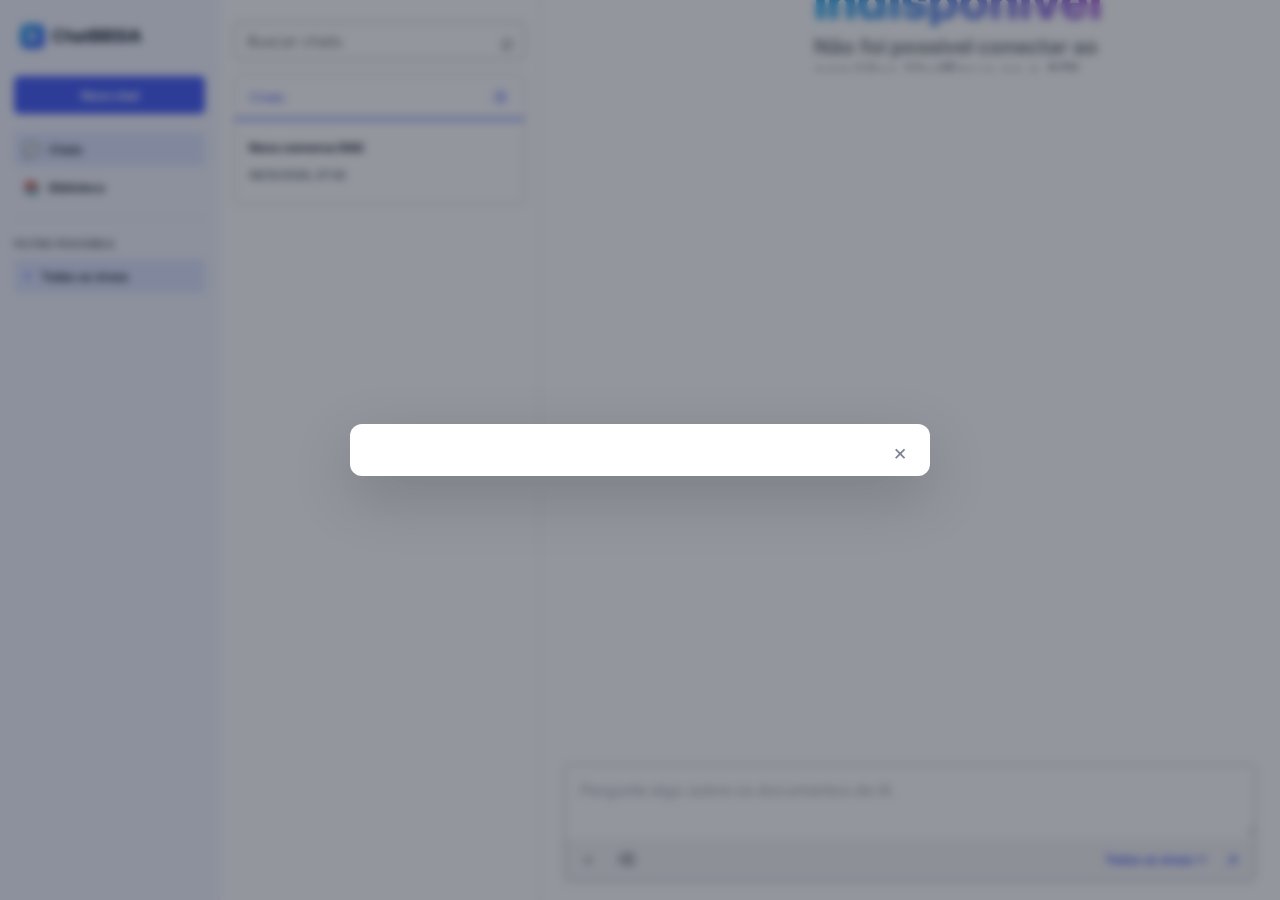
==== web/index.html @ 88463aeb "feat: Versao inicial BBSIA RAG Chatbot completo com 4 Fases integradas" ====
<!doctype html>
<html lang="pt-BR">
<head>
  <meta charset="utf-8" />
  <meta name="viewport" content="width=device-width, initial-scale=1" />
  <meta name="description" content="Chatbot RAG do Banco Brasileiro de Soluções de IA" />
  <title>ChatBBSIA — Banco Brasileiro de Soluções de IA</title>
  <link rel="preconnect" href="https://fonts.googleapis.com" />
  <link rel="preconnect" href="https://fonts.gstatic.com" crossorigin />
  <link href="https://fonts.googleapis.com/css2?family=Inter:wght@400;600;700;800&display=swap" rel="stylesheet" />
  <link rel="stylesheet" href="/web/styles.css" />
</head>
<body>
  <div class="app">
    <aside class="rail" id="sidebar">
      <div class="brand">
        <span class="brand-mark" aria-hidden="true">B</span>
        <strong>ChatBBSIA</strong>
      </div>

      <button id="newChatBtn" class="primary-action" type="button">Novo chat</button>

      <nav class="nav-list" aria-label="Navegação principal">
        <button class="nav-item active" type="button" data-tab="chats">
          <span aria-hidden="true">💬</span>
          Chats
        </button>
        <button class="nav-item" type="button" data-tab="biblioteca">
          <span aria-hidden="true">📚</span>
          Biblioteca
          <em id="bibCount" class="nav-badge"></em>
        </button>
      </nav>

      <!-- Painel de áreas (filtro rápido) -->
      <div id="areasPanel">
        <div class="section-title">Filtro por área</div>
        <nav id="agentList" class="agent-list" aria-label="Áreas de conhecimento">
          <button class="agent-item active" type="button" data-area="">Todas as áreas</button>
          <!-- Populado dinamicamente via /filtros -->
        </nav>
      </div>

      <!-- Painel Biblioteca (documentos) -->
      <div id="bibliotecaPanel" class="bib-panel" hidden>
        <div class="section-title">Documentos na base</div>
        <div id="bibList" class="bib-list" aria-label="Biblioteca de documentos">
          <!-- Populado dinamicamente via /biblioteca -->
        </div>
      </div>
    </aside>

    <aside class="chat-index">
      <div class="search-box">
        <input id="chatSearch" type="search" placeholder="Buscar chats" />
        <span aria-hidden="true">⌕</span>
      </div>

      <section class="chat-group" aria-label="Chats recentes">
        <div class="chat-group-header">
          <span>Chats</span>
          <strong id="chatCount">1</strong>
        </div>
        <button id="currentChatCard" class="chat-card active" type="button">
          <strong id="chatTitle">Nova conversa RAG</strong>
          <span id="chatDate">Hoje</span>
        </button>
      </section>
    </aside>

    <main class="workspace">
      <header class="mobile-bar">
        <button class="icon-button" id="toggleSidebar" type="button" title="Mostrar menu">☰</button>
        <strong>ChatBBSIA</strong>
      </header>

      <section id="messages" class="messages" aria-live="polite">
        <div class="welcome" id="welcome">
          <h1 id="welcomeTitle">Olá!</h1>
          <p>Como posso ajudar?</p>
        </div>
      </section>

      <form id="chatForm" class="composer">
        <textarea
          id="question"
          rows="2"
          placeholder="Pergunte algo sobre os documentos de IA"
          required
        ></textarea>

        <div class="composer-footer">
          <div class="composer-actions">
            <button class="tool-button" type="button" id="uploadPdfBtn" title="Adicionar PDFs">+</button>
            <input id="pdfUpload" type="file" accept="application/pdf,.pdf" multiple hidden />
            <button class="tool-button" type="button" id="clearBtn" title="Limpar chat">⌫</button>
          </div>

          <div class="selectors">
            <select id="areaSelect" aria-label="Base de conhecimento">
              <option value="">Todas as áreas</option>
              <!-- Populado dinamicamente -->
            </select>
            <button id="sendBtn" class="send-button" type="submit" title="Enviar">↗</button>
          </div>
        </div>
      </form>
    </main>
  </div>

  <!-- Modal de detalhes do documento -->
  <div id="docModal" class="modal-overlay" hidden>
    <div class="modal-content" role="dialog" aria-labelledby="modalTitle">
      <button class="modal-close" id="modalClose" type="button" title="Fechar">&times;</button>
      <div id="modalBody" class="modal-body">
        <!-- Conteúdo injetado via JS -->
      </div>
    </div>
  </div>

  <script src="/web/app.js"></script>
</body>
</html>
---- web/styles.css ----
:root {
  --bg: #ffffff;
  --rail: #f4f6ff;
  --surface: #ffffff;
  --soft: #f4f4f5;
  --soft-blue: #e8ecff;
  --text: #111827;
  --muted: #7b8190;
  --border: #d8dbe3;
  --primary: #465cf5;
  --primary-dark: #3044df;
  --accent-a: #26a8ed;
  --accent-b: #b15bd6;
  --shadow: 0 12px 32px rgba(17, 24, 39, 0.12);
  --radius: 8px;
}

* {
  box-sizing: border-box;
}

body {
  margin: 0;
  background: var(--bg);
  color: var(--text);
  font-family: Inter, "Segoe UI", Arial, sans-serif;
}

button,
input,
select,
textarea {
  font: inherit;
}

button {
  cursor: pointer;
}

/* ─── Layout ─────────────────────────────────────────────────── */

.app {
  min-height: 100vh;
  display: grid;
  grid-template-columns: 220px 320px 1fr;
}

.rail {
  background: var(--rail);
  border-right: 1px solid #edf0f7;
  padding: 18px 14px;
  min-height: 100vh;
  overflow-y: auto;
  display: flex;
  flex-direction: column;
}

.brand {
  display: flex;
  align-items: center;
  gap: 7px;
  height: 36px;
  margin: 0 6px 22px;
}

.brand-mark {
  display: grid;
  place-items: center;
  width: 25px;
  height: 25px;
  border-radius: 7px;
  background: linear-gradient(135deg, var(--accent-a), var(--primary));
  color: #fff;
  font-weight: 800;
  font-size: 13px;
}

.brand strong {
  font-size: 17px;
}

.primary-action {
  width: 100%;
  border: 0;
  border-radius: 5px;
  background: var(--primary);
  color: #fff;
  height: 38px;
  font-size: 12px;
  font-weight: 700;
  margin-bottom: 18px;
  transition: background 0.15s;
}

.primary-action:hover {
  background: var(--primary-dark);
}

/* ─── Navigation ─────────────────────────────────────────────── */

.nav-list,
.agent-list {
  display: grid;
  gap: 4px;
}

.nav-list {
  border-bottom: 1px solid #dfe3ef;
  padding-bottom: 14px;
  margin-bottom: 14px;
}

.nav-item,
.agent-item {
  width: 100%;
  border: 0;
  border-radius: 5px;
  background: transparent;
  color: var(--text);
  display: flex;
  align-items: center;
  gap: 9px;
  min-height: 34px;
  padding: 7px 9px;
  text-align: left;
  font-size: 12px;
  font-weight: 600;
  transition: background 0.12s;
}

.nav-item.active,
.agent-item.active {
  background: #dfe5ff;
}

.nav-item:hover,
.agent-item:hover {
  background: #eaedff;
}

.nav-item span {
  font-size: 14px;
}

.nav-badge {
  margin-left: auto;
  font-style: normal;
  font-size: 10px;
  font-weight: 700;
  background: var(--primary);
  color: #fff;
  border-radius: 9px;
  padding: 1px 6px;
  min-width: 18px;
  text-align: center;
}

.nav-badge:empty {
  display: none;
}

.section-title {
  color: #6f7480;
  font-size: 11px;
  font-weight: 800;
  text-transform: uppercase;
  letter-spacing: 0.4px;
  margin: 4px 0 8px;
}

.agent-item::before {
  content: "✧";
  color: var(--primary);
  font-size: 11px;
}

/* ─── Biblioteca Panel ───────────────────────────────────────── */

.bib-panel {
  flex: 1;
  overflow-y: auto;
}

.bib-list {
  display: grid;
  gap: 6px;
}

.bib-card {
  width: 100%;
  border: 0;
  border-radius: var(--radius);
  background: #fff;
  padding: 10px 11px;
  text-align: left;
  cursor: pointer;
  border: 1px solid transparent;
  transition: border-color 0.15s, box-shadow 0.15s;
}

.bib-card:hover {
  border-color: var(--primary);
  box-shadow: 0 2px 8px rgba(70, 92, 245, 0.1);
}

.bib-card.selected {
  border-color: var(--primary);
  background: #f0f2ff;
}

.bib-card-header {
  display: flex;
  align-items: flex-start;
  gap: 6px;
  margin-bottom: 4px;
}

.bib-card-icon {
  font-size: 14px;
  flex-shrink: 0;
  margin-top: 1px;
}

.bib-card-author {
  font-size: 12px;
  font-weight: 700;
  color: var(--text);
  overflow: hidden;
  text-overflow: ellipsis;
  white-space: nowrap;
}

.bib-card-title {
  font-size: 11px;
  color: var(--muted);
  overflow: hidden;
  text-overflow: ellipsis;
  white-space: nowrap;
  margin-bottom: 5px;
  padding-left: 20px;
}

.bib-card-tags {
  display: flex;
  flex-wrap: wrap;
  gap: 3px;
  padding-left: 20px;
}

.bib-tag {
  font-size: 9px;
  font-weight: 600;
  background: var(--soft-blue);
  color: #3b4fbe;
  border-radius: 3px;
  padding: 1px 5px;
  white-space: nowrap;
}

/* ─── Chat Index ─────────────────────────────────────────────── */

.chat-index {
  border-right: 1px solid #eef0f4;
  padding: 22px 14px;
}

.search-box {
  border: 1px solid #9ea4b1;
  border-radius: 5px;
  height: 38px;
  display: flex;
  align-items: center;
  padding: 0 10px;
  gap: 8px;
}

.search-box input {
  width: 100%;
  border: 0;
  outline: 0;
  color: var(--text);
}

.search-box span {
  color: #111827;
  font-size: 22px;
  line-height: 1;
}

.chat-group {
  border: 1px solid #c7cbd5;
  border-radius: 6px;
  margin-top: 14px;
  overflow: hidden;
}

.chat-group-header {
  height: 45px;
  border-bottom: 2px solid var(--primary);
  display: flex;
  align-items: center;
  justify-content: space-between;
  padding: 0 14px;
  color: var(--primary);
  font-size: 13px;
}

.chat-group-header strong {
  display: grid;
  place-items: center;
  min-width: 20px;
  height: 20px;
  border-radius: 50%;
  background: #eef0ff;
  font-size: 11px;
}

.chat-card {
  width: 100%;
  border: 0;
  background: var(--surface);
  padding: 13px 14px 15px;
  text-align: left;
  min-height: 84px;
}

.chat-card:hover {
  background: #f8f9fc;
}

.chat-card strong {
  display: block;
  max-width: 100%;
  overflow: hidden;
  color: #111827;
  text-overflow: ellipsis;
  white-space: nowrap;
  font-size: 12px;
  margin-bottom: 8px;
}

.chat-card span {
  font-size: 11px;
  color: #101827;
}

/* ─── Workspace ──────────────────────────────────────────────── */

.workspace {
  position: relative;
  min-width: 0;
  min-height: 100vh;
  display: grid;
  grid-template-rows: auto 1fr auto;
}

.mobile-bar {
  height: 54px;
  display: none;
  align-items: center;
  gap: 12px;
  border-bottom: 1px solid #eef0f4;
  padding: 0 14px;
}

.icon-button {
  border: 1px solid var(--border);
  background: #fff;
  border-radius: 5px;
  width: 34px;
  height: 34px;
}

.messages {
  position: relative;
  overflow-y: auto;
  padding: 42px clamp(18px, 8vw, 120px) 28px;
}

.welcome {
  position: absolute;
  top: 43%;
  left: 58%;
  transform: translate(-50%, -50%);
  text-align: left;
}

.welcome h1 {
  margin: 0 0 8px;
  font-size: clamp(36px, 4vw, 50px);
  line-height: 1;
  background: linear-gradient(90deg, var(--accent-a), var(--accent-b));
  -webkit-background-clip: text;
  background-clip: text;
  color: transparent;
  font-weight: 800;
}

.welcome p {
  margin: 0;
  color: #7b7f86;
  font-size: 21px;
  font-weight: 700;
}

/* ─── Messages ───────────────────────────────────────────────── */

.msg {
  max-width: 860px;
  border-bottom: 1px solid #eceef3;
  padding: 18px 0;
  line-height: 1.55;
}

.msg.user {
  margin-left: auto;
  max-width: 680px;
}

.msg .role {
  color: var(--muted);
  font-size: 12px;
  font-weight: 800;
  margin-bottom: 7px;
}

.msg.user .content {
  background: #f2f4f8;
  border-radius: 8px;
  padding: 12px 14px;
}

.msg .content {
  overflow-wrap: anywhere;
}

/* ─── Rich Sources ───────────────────────────────────────────── */

.sources {
  margin-top: 14px;
  border-top: 1px solid #eceef3;
  padding-top: 10px;
}

.sources-header {
  font-size: 12px;
  font-weight: 700;
  color: var(--muted);
  margin-bottom: 8px;
  display: flex;
  align-items: center;
  gap: 5px;
}

.source-card {
  display: block;
  width: 100%;
  border: 1px solid #e5e7ec;
  border-radius: var(--radius);
  background: #fafbfd;
  padding: 9px 12px;
  margin-bottom: 5px;
  cursor: pointer;
  text-align: left;
  font-size: 12px;
  transition: border-color 0.15s, background 0.15s;
}

.source-card:hover {
  border-color: var(--primary);
  background: #f0f2ff;
}

.source-label {
  font-weight: 700;
  color: var(--text);
  margin-bottom: 2px;
}

.source-meta {
  font-size: 11px;
  color: var(--muted);
}

.source-meta span + span::before {
  content: " · ";
}

/* ─── Composer ───────────────────────────────────────────────── */

.composer {
  width: min(692px, calc(100% - 44px));
  justify-self: center;
  align-self: end;
  margin: 0 0 18px;
  border: 1px solid #9fa4ad;
  border-radius: 6px;
  background: #fff;
  overflow: hidden;
}

.composer textarea {
  width: 100%;
  min-height: 70px;
  max-height: 190px;
  resize: vertical;
  border: 0;
  outline: 0;
  padding: 15px 15px 9px;
  color: var(--text);
}

.composer textarea::placeholder {
  color: #a3a7ad;
}

.composer-footer {
  min-height: 42px;
  display: flex;
  align-items: center;
  justify-content: space-between;
  gap: 12px;
  padding: 6px 10px 8px;
  background: var(--soft);
}

.composer-actions,
.selectors {
  display: flex;
  align-items: center;
  gap: 8px;
}

.tool-button,
.send-button {
  display: grid;
  place-items: center;
  width: 27px;
  height: 27px;
  border: 0;
  background: transparent;
  color: #525866;
  border-radius: 5px;
  transition: background 0.12s;
}

.tool-button:hover,
.send-button:hover {
  background: #e7e9ef;
}

.send-button {
  color: var(--primary);
  font-size: 18px;
}

.selectors select {
  border: 0;
  background: transparent;
  color: var(--primary);
  outline: 0;
  font-size: 12px;
  font-weight: 700;
  max-width: 190px;
}

/* ─── Document Detail Modal ──────────────────────────────────── */

.modal-overlay {
  position: fixed;
  inset: 0;
  z-index: 100;
  background: rgba(17, 24, 39, 0.45);
  backdrop-filter: blur(4px);
  display: grid;
  place-items: center;
  animation: fadeIn 0.15s ease;
}

@keyframes fadeIn {
  from { opacity: 0; }
  to { opacity: 1; }
}

.modal-content {
  position: relative;
  background: #fff;
  border-radius: 12px;
  box-shadow: 0 20px 60px rgba(0, 0, 0, 0.18);
  width: min(580px, calc(100vw - 32px));
  max-height: calc(100vh - 60px);
  overflow-y: auto;
  animation: slideUp 0.2s ease;
}

@keyframes slideUp {
  from { transform: translateY(16px); opacity: 0; }
  to { transform: translateY(0); opacity: 1; }
}

.modal-close {
  position: absolute;
  top: 12px;
  right: 14px;
  border: 0;
  background: transparent;
  font-size: 22px;
  color: var(--muted);
  width: 32px;
  height: 32px;
  border-radius: 6px;
  display: grid;
  place-items: center;
  transition: background 0.12s;
}

.modal-close:hover {
  background: #f0f0f2;
  color: var(--text);
}

.modal-body {
  padding: 28px 28px 24px;
}

.modal-body h2 {
  margin: 0 0 4px;
  font-size: 18px;
  font-weight: 800;
  color: var(--text);
  padding-right: 30px;
}

.modal-tipo {
  display: inline-block;
  font-size: 11px;
  font-weight: 600;
  background: linear-gradient(135deg, var(--accent-a), var(--primary));
  color: #fff;
  border-radius: 4px;
  padding: 2px 8px;
  margin-bottom: 14px;
}

.modal-field {
  margin-bottom: 12px;
}

.modal-field-label {
  font-size: 11px;
  font-weight: 700;
  color: var(--muted);
  text-transform: uppercase;
  letter-spacing: 0.3px;
  margin-bottom: 3px;
}

.modal-field-value {
  font-size: 13px;
  line-height: 1.5;
  color: var(--text);
}

.modal-tags {
  display: flex;
  flex-wrap: wrap;
  gap: 5px;
}

.modal-tag {
  font-size: 11px;
  font-weight: 600;
  background: var(--soft-blue);
  color: #3b4fbe;
  border-radius: 4px;
  padding: 2px 8px;
}

.modal-secoes {
  list-style: none;
  padding: 0;
  margin: 0;
  display: grid;
  gap: 3px;
}

.modal-secoes li {
  font-size: 12px;
  padding: 3px 0;
  border-bottom: 1px solid #f0f1f4;
}

.modal-secoes li::before {
  content: "§ ";
  color: var(--primary);
  font-weight: 700;
}

.modal-pdf-link {
  display: inline-flex;
  align-items: center;
  gap: 5px;
  margin-top: 8px;
  font-size: 12px;
  font-weight: 600;
  color: var(--primary);
  text-decoration: none;
  padding: 6px 12px;
  border: 1px solid var(--primary);
  border-radius: 6px;
  transition: background 0.12s;
}

.modal-pdf-link:hover {
  background: #f0f2ff;
}

/* ─── Mobile ─────────────────────────────────────────────────── */

@media (max-width: 980px) {
  .app {
    grid-template-columns: 1fr;
  }

  .rail {
    position: fixed;
    z-index: 30;
    width: 240px;
    transform: translateX(-104%);
    transition: transform 0.2s ease;
    box-shadow: var(--shadow);
  }

  .rail.open {
    transform: translateX(0);
  }

  .chat-index {
    display: none;
  }

  .mobile-bar {
    display: flex;
  }

  .messages {
    padding: 22px 18px;
  }

  .welcome {
    left: 50%;
    width: min(300px, calc(100% - 36px));
  }

  .composer {
    width: calc(100% - 24px);
    margin-bottom: 12px;
  }

  .composer-footer {
    align-items: flex-start;
    flex-direction: column;
  }

  .selectors {
    width: 100%;
    justify-content: space-between;
  }
}
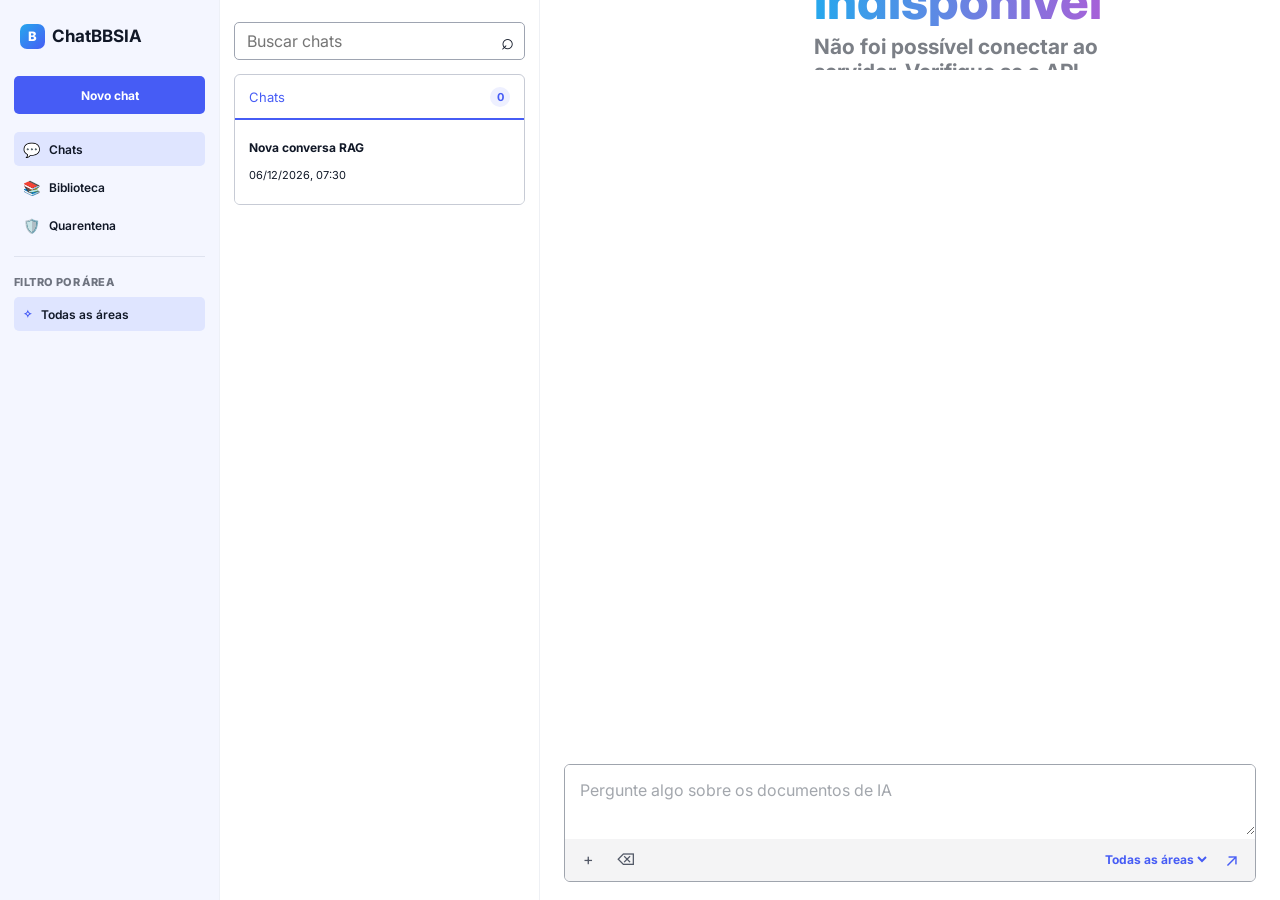
==== commit 959ff4b4: "feat: sync backend/frontend flows, observability, and project tooling" ====
--- a/web/index.html
+++ b/web/index.html
@@ -30,6 +30,11 @@
           Biblioteca
           <em id="bibCount" class="nav-badge"></em>
         </button>
+        <button class="nav-item" type="button" data-tab="quarentena">
+          <span aria-hidden="true">🛡️</span>
+          Quarentena
+          <em id="quarantineCount" class="nav-badge"></em>
+        </button>
       </nav>
 
       <!-- Painel de áreas (filtro rápido) -->
@@ -46,6 +51,13 @@
         <div class="section-title">Documentos na base</div>
         <div id="bibList" class="bib-list" aria-label="Biblioteca de documentos">
           <!-- Populado dinamicamente via /biblioteca -->
+        </div>
+      </div>
+
+      <div id="quarantinePanel" class="bib-panel" hidden>
+        <div class="section-title">Pendentes de aprovação</div>
+        <div id="quarantineList" class="bib-list" aria-label="Documentos em quarentena">
+          <!-- Populado dinamicamente via /admin/quarantine -->
         </div>
       </div>
     </aside>
@@ -108,6 +120,20 @@
     </main>
   </div>
 
+  <!-- Modal de Login -->
+  <div id="loginModal" class="modal-overlay" hidden>
+    <div class="modal-content" role="dialog" style="max-width: 360px; padding: 24px; text-align: center;">
+      <h2 style="margin: 0 0 8px; font-size: 18px; color: var(--text);">Autenticação Necessária</h2>
+      <p style="font-size: 13px; color: var(--muted); margin-bottom: 20px;">
+        Esta API está protegida. Insira sua chave de acesso (API Key) para continuar.
+      </p>
+      <form id="loginForm" style="display: flex; flex-direction: column; gap: 12px;">
+        <input type="password" id="apiKeyInput" placeholder="Sua chave de API..." required style="padding: 10px 12px; border: 1px solid var(--border); border-radius: 5px; outline: none; font-size: 14px; color: var(--text);" />
+        <button type="submit" class="primary-action" style="margin-bottom: 0;">Entrar no Sistema</button>
+      </form>
+    </div>
+  </div>
+
   <!-- Modal de detalhes do documento -->
   <div id="docModal" class="modal-overlay" hidden>
     <div class="modal-content" role="dialog" aria-labelledby="modalTitle">
--- a/web/styles.css
+++ b/web/styles.css
@@ -19,6 +19,10 @@
   box-sizing: border-box;
 }
 
+[hidden] {
+  display: none !important;
+}
+
 body {
   margin: 0;
   background: var(--bg);
